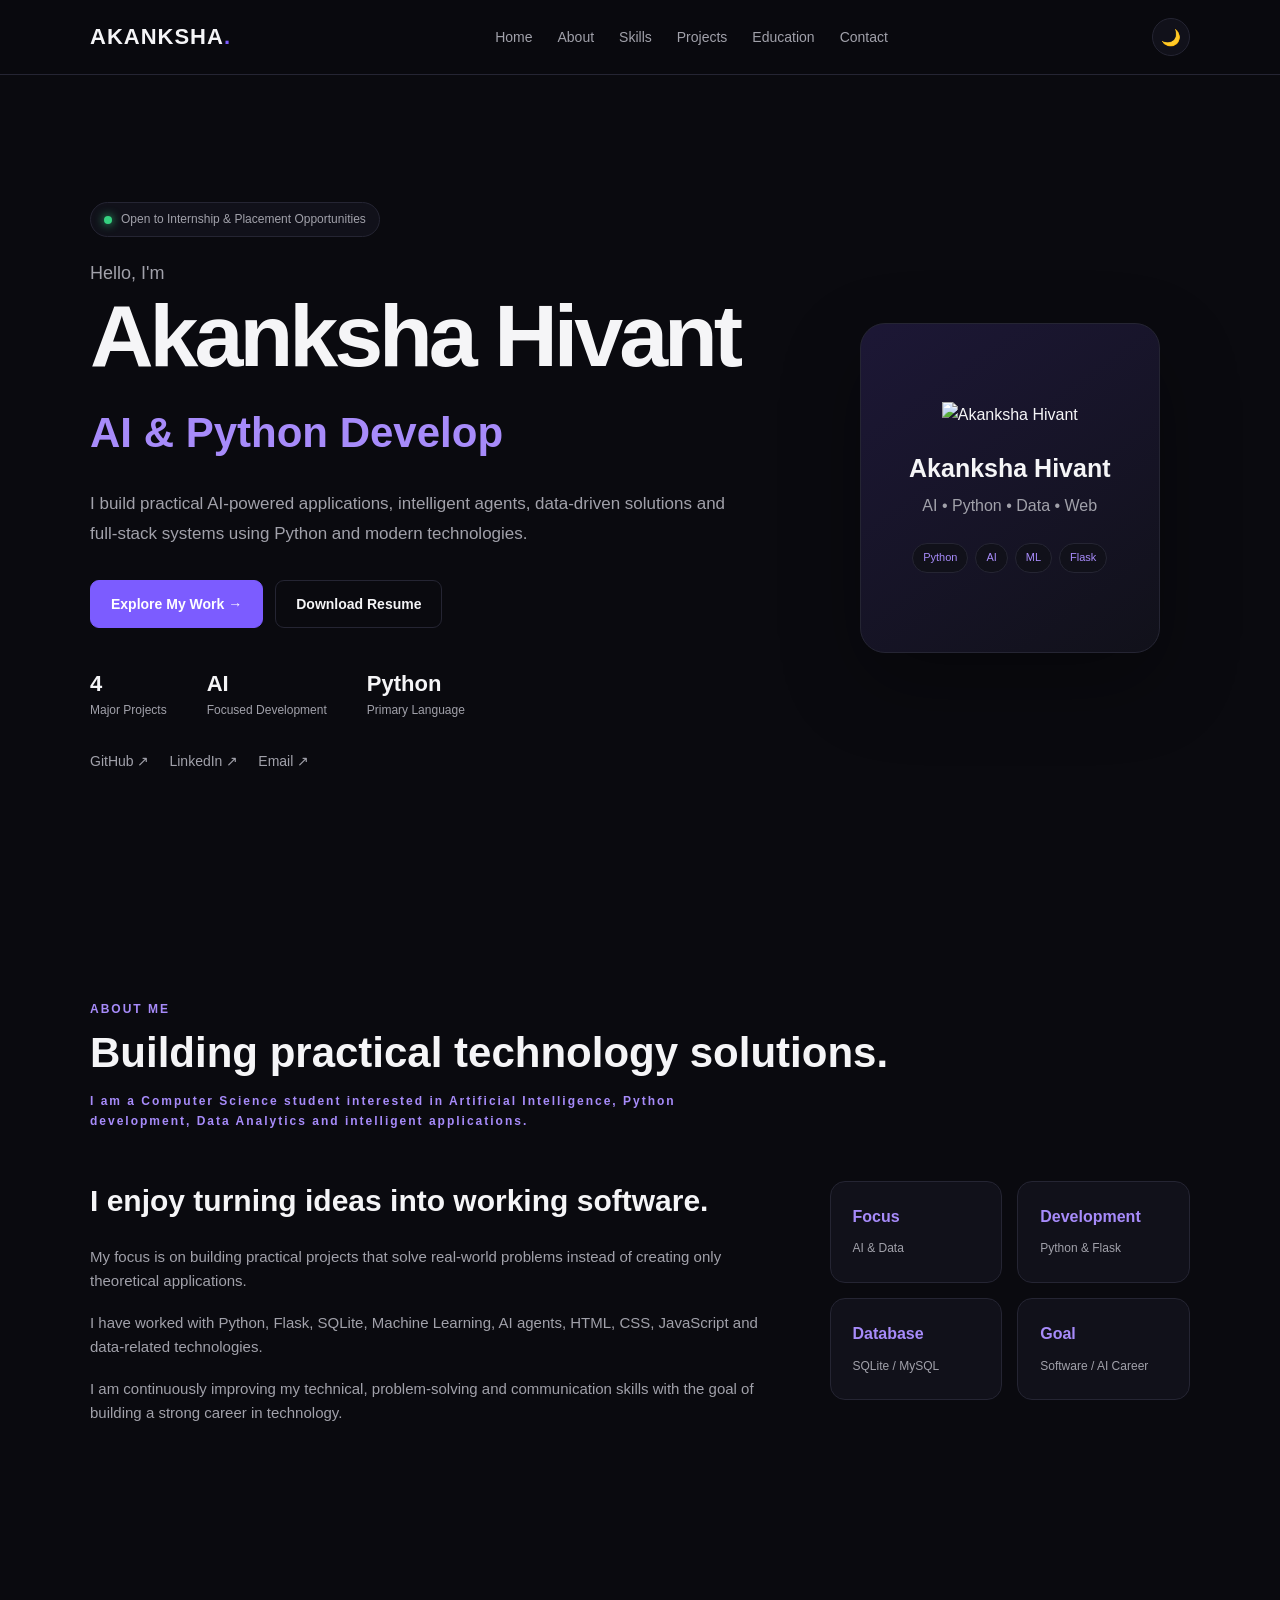
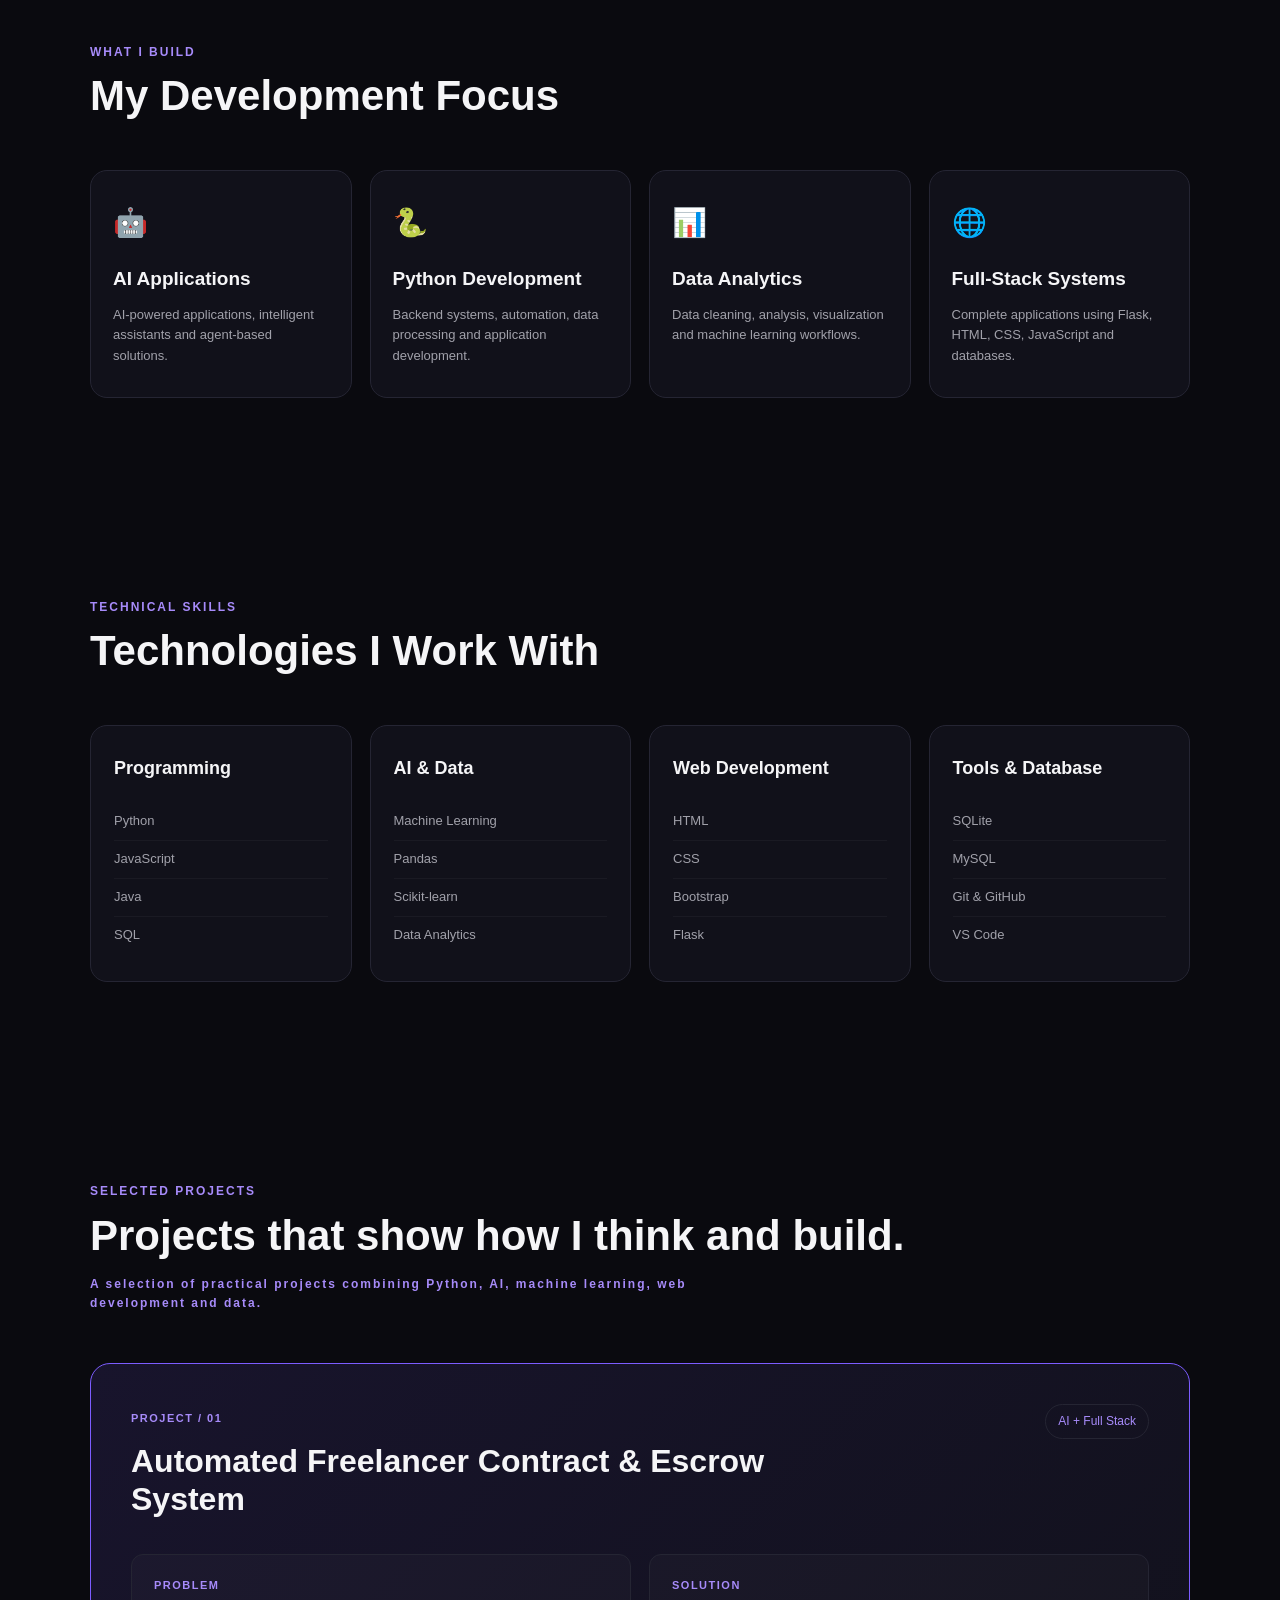
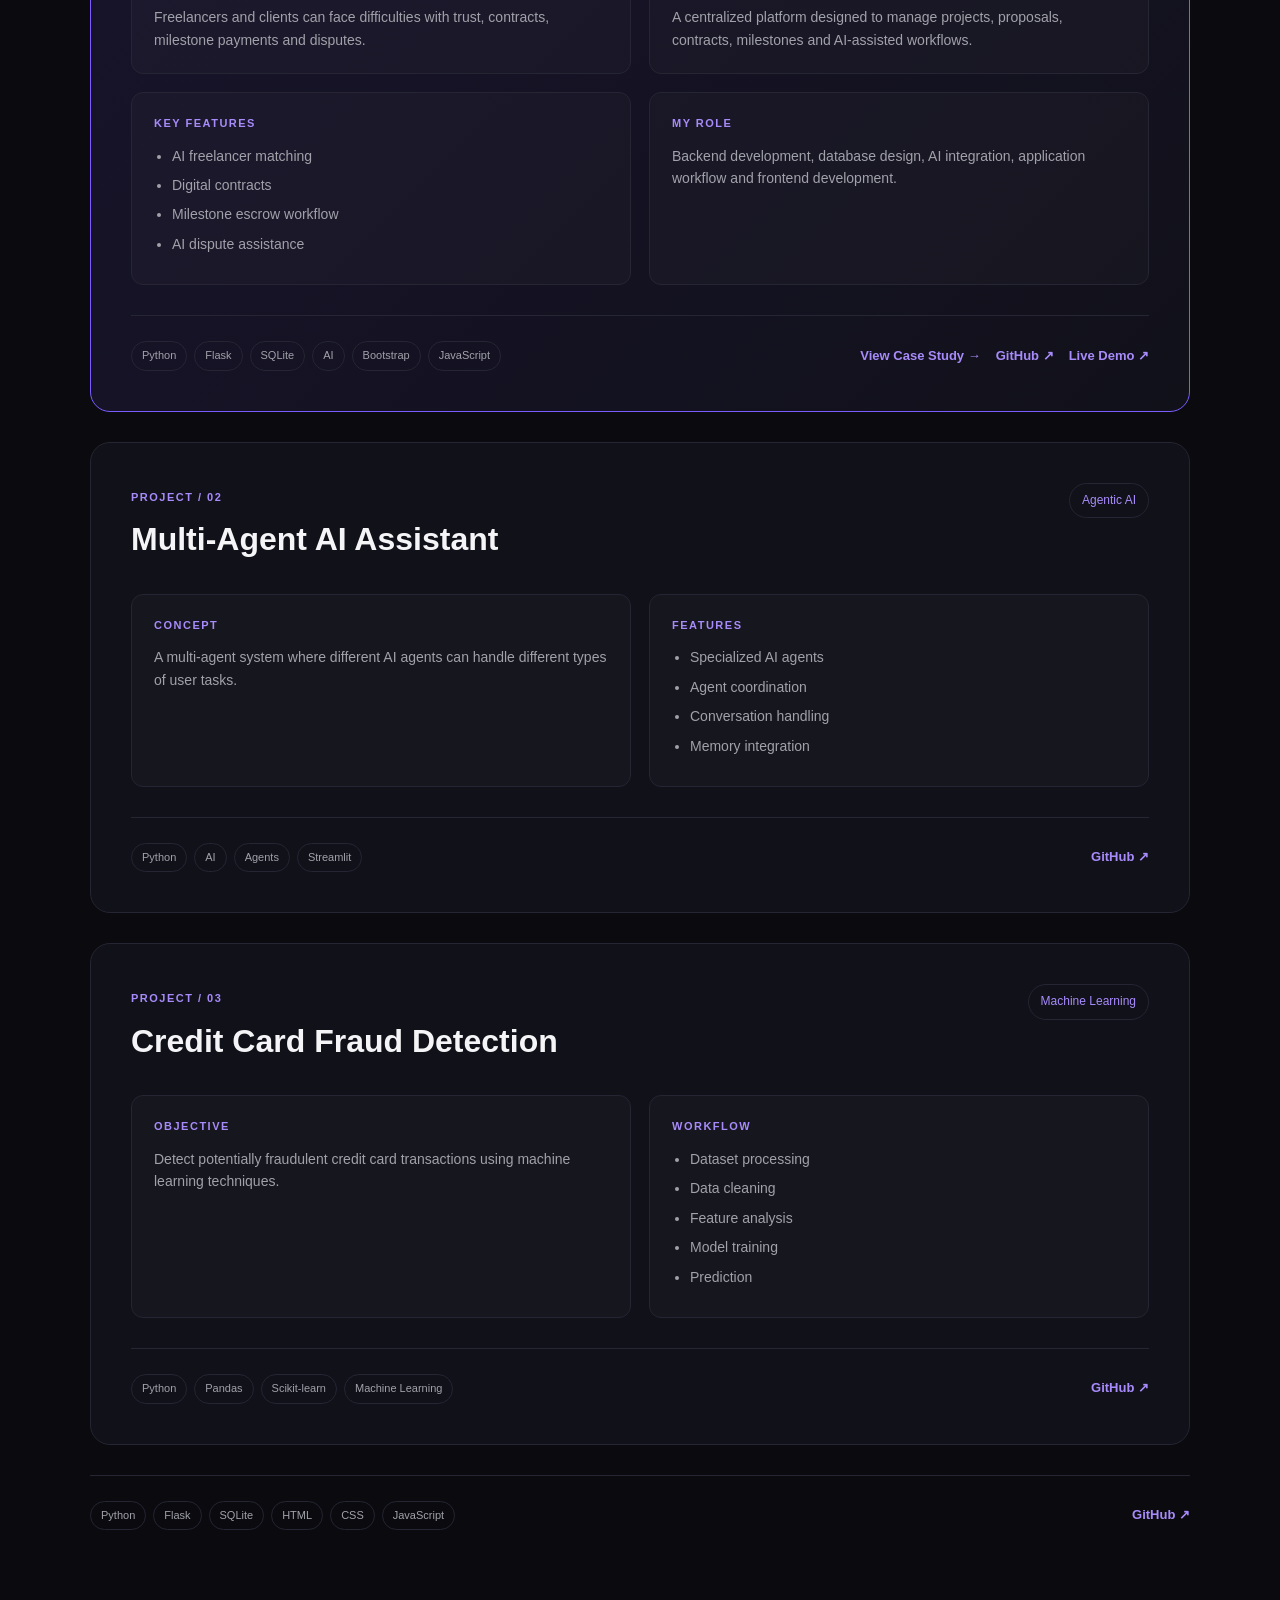
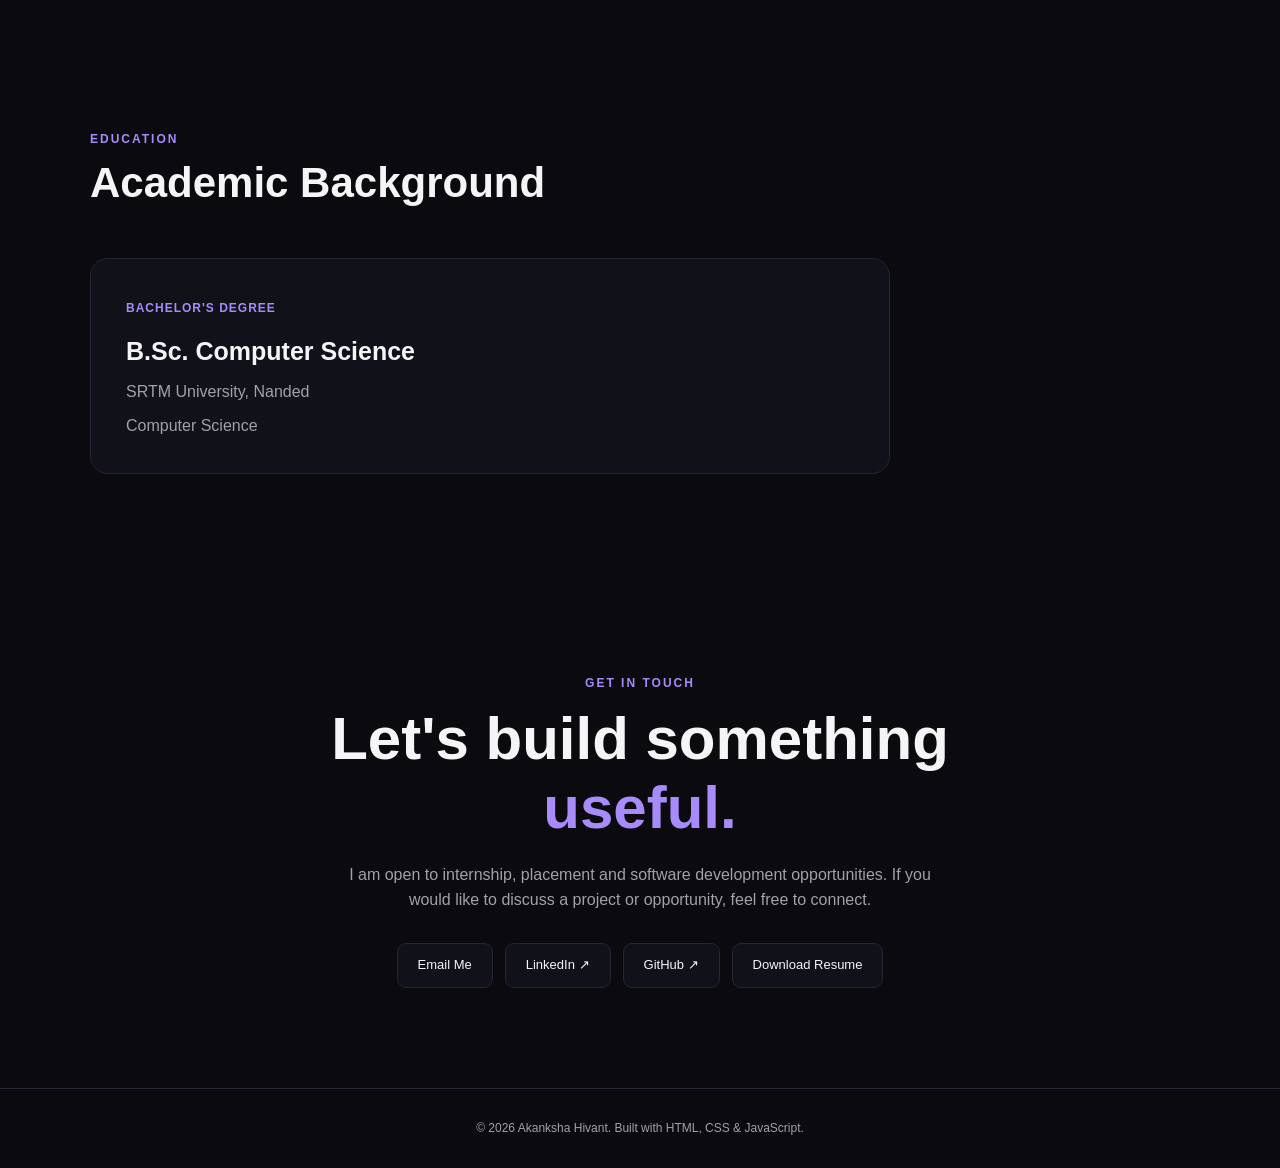
==== index.html @ 6f4fe0d7 "Initial portfolio website" ====
<!DOCTYPE html>
<html lang="en">

<head>

    <meta charset="UTF-8">

    <meta name="viewport" content="width=device-width, initial-scale=1.0">

    <meta name="description"
        content="Akanksha Hivant - AI & Python Developer Portfolio">

    <meta name="keywords"
        content="Akanksha Hivant, Python Developer, AI Developer, Data Analytics, Machine Learning">

    <meta name="author"
        content="Akanksha Hivant">

    <title>
        Akanksha Hivant | AI & Python Developer
    </title>

    <link rel="stylesheet" href="style.css">

</head>


<body>


<!-- =====================================================
     NAVBAR
===================================================== -->

<header>

    <nav class="navbar">

        <div class="logo">
            AKANKSHA<span>.</span>
        </div>


        <ul class="nav-links">

            <li>
                <a href="#home">
                    Home
                </a>
            </li>

            <li>
                <a href="#about">
                    About
                </a>
            </li>

            <li>
                <a href="#skills">
                    Skills
                </a>
            </li>

            <li>
                <a href="#projects">
                    Projects
                </a>
            </li>

            <li>
                <a href="#education">
                    Education
                </a>
            </li>

            <li>
                <a href="#contact">
                    Contact
                </a>
            </li>

        </ul>


        <button
            id="theme-btn"
            aria-label="Toggle dark and light mode">

            🌙

        </button>

    </nav>

</header>



<!-- =====================================================
     HERO
===================================================== -->

<section id="home" class="hero">


    <div class="hero-content">


        <div class="availability">

            <span class="status-dot"></span>

            Open to Internship & Placement Opportunities

        </div>


        <p class="intro">
            Hello, I'm
        </p>


        <h1>
            Akanksha Hivant
        </h1>


        <h2>
            AI & Python Developer
        </h2>


        <p class="hero-text">

            I build practical AI-powered applications,
            intelligent agents, data-driven solutions and
            full-stack systems using Python and modern
            technologies.

        </p>


        <div class="hero-buttons">


            <a
                href="#projects"
                class="btn">

                Explore My Work →

            </a>


            <a
                href="resume.pdf"
                class="btn secondary"
                download>

                Download Resume

            </a>


        </div>


        <div class="quick-info">


            <div>

                <strong>
                    4
                </strong>

                <span>
                    Major Projects
                </span>

            </div>


            <div>

                <strong>
                    AI
                </strong>

                <span>
                    Focused Development
                </span>

            </div>


            <div>

                <strong>
                    Python
                </strong>

                <span>
                    Primary Language
                </span>

            </div>


        </div>


        <!-- SOCIAL LINKS -->

        <div class="social-links">


            <a
                href="https://github.com/akankshahiwant77/Akanksha-Portfolio.git"
                target="_blank"
                rel="noopener">

                GitHub ↗

            </a>


            <a
                href="YOUR_LINKEDIN_URL"
                target="_blank"
                rel="noopener">

                LinkedIn ↗

            </a>


            <a
                href="eakanthhivant@gmail.com">

                Email ↗

            </a>


        </div>


    </div>



    <!-- HERO PROFILE -->

    <div class="hero-image">


        <div class="profile-card">


            <img
                src="profile.jpg"
                alt="Akanksha Hivant"
                class="profile-photo">


            <h3>
                Akanksha Hivant
            </h3>


            <p>
                AI • Python • Data • Web
            </p>


            <div class="mini-tech">


                <span>
                    Python
                </span>


                <span>
                    AI
                </span>


                <span>
                    ML
                </span>


                <span>
                    Flask
                </span>


            </div>


        </div>


    </div>


</section>



<!-- =====================================================
     ABOUT
===================================================== -->

<section
    id="about"
    class="section">


    <div class="section-title">

        <p>
            ABOUT ME
        </p>

        <h2>
            Building practical
            technology solutions.
        </h2>

        <p class="section-description">

            I am a Computer Science student interested in
            Artificial Intelligence, Python development,
            Data Analytics and intelligent applications.

        </p>

    </div>



    <div class="about-content">


        <div>


            <h3>
                I enjoy turning ideas into working software.
            </h3>


            <p>

                My focus is on building practical projects
                that solve real-world problems instead of
                creating only theoretical applications.

            </p>


            <p>

                I have worked with Python, Flask, SQLite,
                Machine Learning, AI agents, HTML, CSS,
                JavaScript and data-related technologies.

            </p>


            <p>

                I am continuously improving my technical,
                problem-solving and communication skills
                with the goal of building a strong career
                in technology.

            </p>


        </div>



        <div class="about-points">


            <div>

                <strong>
                    Focus
                </strong>

                <span>
                    AI & Data
                </span>

            </div>


            <div>

                <strong>
                    Development
                </strong>

                <span>
                    Python & Flask
                </span>

            </div>


            <div>

                <strong>
                    Database
                </strong>

                <span>
                    SQLite / MySQL
                </span>

            </div>


            <div>

                <strong>
                    Goal
                </strong>

                <span>
                    Software / AI Career
                </span>

            </div>


        </div>


    </div>


</section>



<!-- =====================================================
     CAPABILITIES
===================================================== -->

<section class="section">


    <div class="section-title">

        <p>
            WHAT I BUILD
        </p>

        <h2>
            My Development Focus
        </h2>

    </div>



    <div class="capability-grid">


        <div class="capability-card">

            <span>
                🤖
            </span>

            <h3>
                AI Applications
            </h3>

            <p>

                AI-powered applications,
                intelligent assistants and
                agent-based solutions.

            </p>

        </div>


        <div class="capability-card">

            <span>
                🐍
            </span>

            <h3>
                Python Development
            </h3>

            <p>

                Backend systems, automation,
                data processing and application
                development.

            </p>

        </div>


        <div class="capability-card">

            <span>
                📊
            </span>

            <h3>
                Data Analytics
            </h3>

            <p>

                Data cleaning, analysis,
                visualization and
                machine learning workflows.

            </p>

        </div>


        <div class="capability-card">

            <span>
                🌐
            </span>

            <h3>
                Full-Stack Systems
            </h3>

            <p>

                Complete applications using
                Flask, HTML, CSS, JavaScript
                and databases.

            </p>

        </div>


    </div>


</section>



<!-- =====================================================
     SKILLS
===================================================== -->

<section
    id="skills"
    class="section">


    <div class="section-title">

        <p>
            TECHNICAL SKILLS
        </p>

        <h2>
            Technologies I Work With
        </h2>

    </div>



    <div class="skills-grid">


        <div class="skill-box">

            <h3>
                Programming
            </h3>

            <p>
                Python
            </p>

            <p>
                JavaScript
            </p>

            <p>
                Java
            </p>

            <p>
                SQL
            </p>

        </div>


        <div class="skill-box">

            <h3>
                AI & Data
            </h3>

            <p>
                Machine Learning
            </p>

            <p>
                Pandas
            </p>

            <p>
                Scikit-learn
            </p>

            <p>
                Data Analytics
            </p>

        </div>


        <div class="skill-box">

            <h3>
                Web Development
            </h3>

            <p>
                HTML
            </p>

            <p>
                CSS
            </p>

            <p>
                Bootstrap
            </p>

            <p>
                Flask
            </p>

        </div>


        <div class="skill-box">

            <h3>
                Tools & Database
            </h3>

            <p>
                SQLite
            </p>

            <p>
                MySQL
            </p>

            <p>
                Git & GitHub
            </p>

            <p>
                VS Code
            </p>

        </div>


    </div>


</section>



<!-- =====================================================
     PROJECTS
===================================================== -->

<section
    id="projects"
    class="section">


    <div class="section-title">

        <p>
            SELECTED PROJECTS
        </p>

        <h2>
            Projects that show
            how I think and build.
        </h2>

        <p class="section-description">

            A selection of practical projects combining
            Python, AI, machine learning, web development
            and data.

        </p>

    </div>



    <!-- =================================================
         PROJECT 01
    ================================================= -->

    <div class="case-study featured-case">


        <div class="case-header">


            <div>

                <span class="project-number">
                    PROJECT / 01
                </span>


                <h3>
                    Automated Freelancer
                    Contract & Escrow System
                </h3>

            </div>


            <span class="project-type">
                AI + Full Stack
            </span>


        </div>



        <div class="case-grid">


            <div class="case-section">

                <span>
                    PROBLEM
                </span>

                <p>

                    Freelancers and clients can face
                    difficulties with trust, contracts,
                    milestone payments and disputes.

                </p>

            </div>


            <div class="case-section">

                <span>
                    SOLUTION
                </span>

                <p>

                    A centralized platform designed to
                    manage projects, proposals, contracts,
                    milestones and AI-assisted workflows.

                </p>

            </div>


            <div class="case-section">

                <span>
                    KEY FEATURES
                </span>

                <ul>

                    <li>
                        AI freelancer matching
                    </li>

                    <li>
                        Digital contracts
                    </li>

                    <li>
                        Milestone escrow workflow
                    </li>

                    <li>
                        AI dispute assistance
                    </li>

                </ul>

            </div>


            <div class="case-section">

                <span>
                    MY ROLE
                </span>

                <p>

                    Backend development, database design,
                    AI integration, application workflow
                    and frontend development.

                </p>

            </div>


        </div>



        <div class="project-bottom">


            <div class="tech-stack">

                <span>
                    Python
                </span>

                <span>
                    Flask
                </span>

                <span>
                    SQLite
                </span>

                <span>
                    AI
                </span>

                <span>
                    Bootstrap
                </span>

                <span>
                    JavaScript
                </span>

            </div>



            <div class="project-buttons">


                <a href="project-details.html">
                    View Case Study →
                </a>


                <a
                    href="YOUR_ESCROW_GITHUB_URL"
                    target="_blank"
                    rel="noopener">

                    GitHub ↗

                </a>


                <a
                    href="YOUR_ESCROW_DEMO_URL"
                    target="_blank"
                    rel="noopener">

                    Live Demo ↗

                </a>


            </div>


        </div>


    </div>



    <!-- =================================================
         PROJECT 02
    ================================================= -->

    <div class="case-study">


        <div class="case-header">


            <div>

                <span class="project-number">
                    PROJECT / 02
                </span>


                <h3>
                    Multi-Agent AI Assistant
                </h3>

            </div>


            <span class="project-type">
                Agentic AI
            </span>


        </div>



        <div class="case-grid">


            <div class="case-section">

                <span>
                    CONCEPT
                </span>

                <p>

                    A multi-agent system where different
                    AI agents can handle different types
                    of user tasks.

                </p>

            </div>


            <div class="case-section">

                <span>
                    FEATURES
                </span>

                <ul>

                    <li>
                        Specialized AI agents
                    </li>

                    <li>
                        Agent coordination
                    </li>

                    <li>
                        Conversation handling
                    </li>

                    <li>
                        Memory integration
                    </li>

                </ul>

            </div>


        </div>



        <div class="project-bottom">


            <div class="tech-stack">

                <span>
                    Python
                </span>

                <span>
                    AI
                </span>

                <span>
                    Agents
                </span>

                <span>
                    Streamlit
                </span>

            </div>


            <div class="project-buttons">

                <a
                    href="YOUR_AGENT_GITHUB_URL"
                    target="_blank"
                    rel="noopener">

                    GitHub ↗

                </a>

            </div>


        </div>


    </div>



    <!-- =================================================
         PROJECT 03
    ================================================= -->

    <div class="case-study">


        <div class="case-header">


            <div>

                <span class="project-number">
                    PROJECT / 03
                </span>


                <h3>
                    Credit Card Fraud Detection
                </h3>

            </div>


            <span class="project-type">
                Machine Learning
            </span>


        </div>



        <div class="case-grid">


            <div class="case-section">

                <span>
                    OBJECTIVE
                </span>

                <p>

                    Detect potentially fraudulent credit
                    card transactions using machine
                    learning techniques.

                </p>

            </div>


            <div class="case-section">

                <span>
                    WORKFLOW
                </span>

                <ul>

                    <li>
                        Dataset processing
                    </li>

                    <li>
                        Data cleaning
                    </li>

                    <li>
                        Feature analysis
                    </li>

                    <li>
                        Model training
                    </li>

                    <li>
                        Prediction

                    </li>

                </ul>

            </div>


        </div>



        <div class="project-bottom">


            <div class="tech-stack">

                <span>
                    Python
                </span>

                <span>
                    Pandas
                </span>

                <span>
                    Scikit-learn
                </span>

                <span>
                    Machine Learning
                </span>

            </div>


            <div class="project-buttons">

                <a
                    href="YOUR_FRAUD_GITHUB_URL"
                    target="_blank"
                    rel="noopener">

                    GitHub ↗

                </a>

            </div>


        </div>


    </div>



    <!-- =================================================
         PROJECT 04
    ================================================= -->

    



        <div class="project-bottom">


            <div class="tech-stack">

                <span>
                    Python
                </span>

                <span>
                    Flask
                </span>

                <span>
                    SQLite
                </span>

                <span>
                    HTML
                </span>

                <span>
                    CSS
                </span>

                <span>
                    JavaScript
                </span>

            </div>


            <div class="project-buttons">

                <a
                    href="YOUR_CAMPUS_GITHUB_URL"
                    target="_blank"
                    rel="noopener">

                    GitHub ↗

                </a>

            </div>


        </div>


    </div>


</section>



<!-- =====================================================
     EDUCATION
===================================================== -->

<section
    id="education"
    class="section">


    <div class="section-title">

        <p>
            EDUCATION
        </p>

        <h2>
            Academic Background
        </h2>

    </div>



    <div class="education-card">


        <span>
            BACHELOR'S DEGREE
        </span>


        <h3>
            B.Sc. Computer Science
        </h3>


        <p>
            SRTM University, Nanded
        </p>


        <p>
            Computer Science
        </p>


    </div>


</section>



<!-- =====================================================
     CONTACT
===================================================== -->

<section
    id="contact"
    class="section contact">


    <div class="section-title">


        <p>
            GET IN TOUCH
        </p>


        <h2>

            Let's build something
            <span>useful.</span>

        </h2>


    </div>


    <p>

        I am open to internship, placement and
        software development opportunities.

        If you would like to discuss a project
        or opportunity, feel free to connect.

    </p>



    <div class="contact-buttons">


        <a
            href="mailto:YOUR_EMAIL@gmail.com">

            Email Me

        </a>


        <a
            href="YOUR_LINKEDIN_URL"
            target="_blank"
            rel="noopener">

            LinkedIn ↗

        </a>


        <a
            href="YOUR_GITHUB_URL"
            target="_blank"
            rel="noopener">

            GitHub ↗

        </a>


        <a
            href="resume.pdf"
            download>

            Download Resume

        </a>


    </div>


</section>



<!-- =====================================================
     FOOTER
===================================================== -->

<footer>

    <p>

        © 2026 Akanksha Hivant.
        Built with HTML, CSS & JavaScript.

    </p>

</footer>



<script src="script.js"></script>


</body>

</html>
---- style.css ----
/* =========================================================
   GLOBAL VARIABLES
========================================================= */

:root {
    --bg: #0a0a0f;
    --card: #11111a;
    --card-hover: #181824;

    --text: #f5f5f7;
    --muted: #a1a1aa;

    --accent: #7c5cff;
    --accent-light: #a78bfa;

    --border: #252533;

    --max-width: 1150px;
}


/* =========================================================
   RESET
========================================================= */

* {
    margin: 0;
    padding: 0;
    box-sizing: border-box;
}


html {
    scroll-behavior: smooth;
}


body {
    font-family:
        Inter,
        Arial,
        Helvetica,
        sans-serif;

    background: var(--bg);
    color: var(--text);

    line-height: 1.6;

    overflow-x: hidden;
}


a {
    color: inherit;
    text-decoration: none;
}


ul {
    margin: 0;
}


/* =========================================================
   NAVBAR
========================================================= */

header {
    position: sticky;
    top: 0;

    z-index: 1000;

    background: rgba(10, 10, 15, 0.88);

    backdrop-filter: blur(15px);

    border-bottom: 1px solid var(--border);
}


.navbar {
    max-width: var(--max-width);

    margin: auto;

    padding: 18px 25px;

    display: flex;

    align-items: center;

    justify-content: space-between;

    gap: 30px;
}


.logo {
    font-size: 22px;

    font-weight: 800;

    letter-spacing: 1px;

    white-space: nowrap;
}


.logo span {
    color: var(--accent);
}


.nav-links {
    display: flex;

    align-items: center;

    gap: 25px;

    list-style: none;
}


.nav-links a {
    color: var(--muted);

    font-size: 14px;

    transition: 0.25s ease;
}


.nav-links a:hover {
    color: var(--text);
}


#theme-btn {
    border: 1px solid var(--border);

    background: var(--card);

    color: var(--text);

    width: 38px;
    height: 38px;

    border-radius: 50%;

    cursor: pointer;

    font-size: 16px;

    transition: 0.25s ease;
}


#theme-btn:hover {
    background: var(--card-hover);

    transform: rotate(15deg);
}


/* =========================================================
   COMMON SECTION
========================================================= */

.section {
    max-width: var(--max-width);

    margin: auto;

    padding: 100px 25px;
}


.section-title {
    margin-bottom: 50px;
}


.section-title p {
    color: var(--accent-light);

    font-size: 12px;

    font-weight: 700;

    letter-spacing: 2px;

    margin-bottom: 10px;
}


.section-title h2 {
    font-size: 42px;

    line-height: 1.15;
}


.section-description {
    max-width: 650px;

    color: var(--muted);

    margin-top: 15px;
}


/* =========================================================
   HERO
========================================================= */

.hero {
    max-width: var(--max-width);

    min-height: calc(100vh - 75px);

    margin: auto;

    padding: 90px 25px;

    display: grid;

    grid-template-columns: 1.3fr 0.7fr;

    align-items: center;

    gap: 70px;
}


.hero-content {
    max-width: 750px;
}


.availability {
    display: inline-flex;

    align-items: center;

    gap: 9px;

    padding: 7px 13px;

    margin-bottom: 22px;

    border: 1px solid var(--border);

    border-radius: 30px;

    background: var(--card);

    color: var(--muted);

    font-size: 12px;
}


.status-dot {
    width: 8px;
    height: 8px;

    background: #35d07f;

    border-radius: 50%;

    box-shadow: 0 0 10px #35d07f;
}


.intro {
    color: var(--muted);

    font-size: 18px;

    margin-bottom: 5px;
}


.hero h1 {
    font-size: clamp(50px, 8vw, 88px);

    line-height: 0.98;

    letter-spacing: -4px;

    margin-bottom: 20px;
}


.hero h2 {
    font-size: clamp(25px, 4vw, 42px);

    color: var(--accent-light);

    margin-bottom: 22px;
}


.hero-text {
    max-width: 650px;

    color: var(--muted);

    font-size: 17px;

    line-height: 1.8;
}


.hero-buttons {
    display: flex;

    gap: 12px;

    flex-wrap: wrap;

    margin-top: 30px;
}


.btn {
    display: inline-flex;

    align-items: center;

    justify-content: center;

    padding: 12px 20px;

    border-radius: 9px;

    background: var(--accent);

    color: white;

    font-size: 14px;

    font-weight: 600;

    border: 1px solid var(--accent);

    transition: 0.25s ease;
}


.btn:hover {
    transform: translateY(-2px);

    opacity: 0.9;
}


.btn.secondary {
    background: transparent;

    color: var(--text);

    border-color: var(--border);
}


.btn.secondary:hover {
    background: var(--card);
}


.quick-info {
    display: flex;

    gap: 40px;

    margin-top: 38px;
}


.quick-info div {
    display: flex;

    flex-direction: column;
}


.quick-info strong {
    font-size: 22px;
}


.quick-info span {
    color: var(--muted);

    font-size: 12px;
}


.social-links {
    display: flex;

    gap: 20px;

    margin-top: 30px;
}


.social-links a {
    color: var(--muted);

    font-size: 14px;

    transition: 0.25s ease;
}


.social-links a:hover {
    color: var(--accent-light);
}


/* =========================================================
   HERO CARD
========================================================= */

.hero-image {
    display: flex;

    justify-content: center;

    align-items: center;
}


.profile-card {
    width: 300px;

    min-height: 330px;

    padding: 40px 30px;

    display: flex;

    flex-direction: column;

    align-items: center;

    justify-content: center;

    text-align: center;

    background:
        linear-gradient(
            145deg,
            rgba(124, 92, 255, 0.16),
            var(--card)
        );

    border: 1px solid var(--border);

    border-radius: 25px;

    box-shadow:
        0 30px 80px rgba(0, 0, 0, 0.3);

    transition: 0.3s ease;
}


.profile-card:hover {
    transform: translateY(-8px);

    border-color: var(--accent);
}


.code-icon {
    font-size: 70px;

    font-weight: 800;

    color: var(--accent);
}


.profile-card h3 {
    margin-top: 20px;

    font-size: 25px;
}


.profile-card p {
    color: var(--muted);

    margin-top: 5px;
}


.mini-tech {
    display: flex;

    justify-content: center;

    flex-wrap: wrap;

    gap: 7px;

    margin-top: 25px;
}


.mini-tech span {
    padding: 5px 10px;

    border: 1px solid var(--border);

    border-radius: 20px;

    color: var(--accent-light);

    background: var(--card);

    font-size: 11px;
}


/* =========================================================
   ABOUT
========================================================= */

.about-content {
    display: grid;

    grid-template-columns: 1.3fr 0.7fr;

    gap: 70px;

    align-items: start;
}


.about-content h3 {
    font-size: 30px;

    line-height: 1.3;

    margin-bottom: 25px;
}


.about-content p {
    color: var(--muted);

    margin-bottom: 18px;

    font-size: 15px;
}


.about-points {
    display: grid;

    grid-template-columns: 1fr 1fr;

    gap: 15px;
}


.about-points div {
    padding: 22px;

    background: var(--card);

    border: 1px solid var(--border);

    border-radius: 15px;
}


.about-points strong {
    display: block;

    color: var(--accent-light);

    margin-bottom: 5px;
}


.about-points span {
    color: var(--muted);

    font-size: 12px;
}


/* =========================================================
   CAPABILITIES
========================================================= */

.capability-grid {
    display: grid;

    grid-template-columns: repeat(4, 1fr);

    gap: 18px;
}


.capability-card {
    padding: 30px 22px;

    background: var(--card);

    border: 1px solid var(--border);

    border-radius: 17px;

    transition: 0.3s ease;
}


.capability-card:hover {
    background: var(--card-hover);

    transform: translateY(-5px);

    border-color: var(--accent);
}


.capability-card > span {
    font-size: 28px;
}


.capability-card h3 {
    margin-top: 18px;

    font-size: 19px;
}


.capability-card p {
    color: var(--muted);

    font-size: 13px;

    margin-top: 10px;
}


/* =========================================================
   SKILLS
========================================================= */

.skills-grid {
    display: grid;

    grid-template-columns: repeat(4, 1fr);

    gap: 18px;
}


.skill-box {
    padding: 28px 23px;

    background: var(--card);

    border: 1px solid var(--border);

    border-radius: 17px;

    transition: 0.3s ease;
}


.skill-box:hover {
    transform: translateY(-5px);

    border-color: var(--accent);
}


.skill-box h3 {
    margin-bottom: 20px;

    font-size: 18px;
}


.skill-box p {
    color: var(--muted);

    font-size: 13px;

    padding: 8px 0;

    border-bottom: 1px solid rgba(255, 255, 255, 0.04);
}


.skill-box p:last-child {
    border-bottom: none;
}


/* =========================================================
   PROJECTS
========================================================= */

.case-study {
    padding: 40px;

    margin-bottom: 30px;

    background: var(--card);

    border: 1px solid var(--border);

    border-radius: 20px;

    transition: 0.3s ease;
}


.case-study:hover {
    transform: translateY(-5px);

    border-color: var(--accent);
}


.featured-case {
    border-color: var(--accent);

    background:
        linear-gradient(
            135deg,
            rgba(124, 92, 255, 0.12),
            var(--card)
        );
}


.case-header {
    display: flex;

    justify-content: space-between;

    align-items: flex-start;

    gap: 30px;

    margin-bottom: 35px;
}


.project-number {
    color: var(--accent-light);

    font-size: 11px;

    font-weight: 700;

    letter-spacing: 1.5px;
}


.case-header h3 {
    font-size: 32px;

    line-height: 1.2;

    margin-top: 12px;

    max-width: 750px;
}


.project-type {
    padding: 7px 12px;

    border: 1px solid var(--border);

    border-radius: 20px;

    color: var(--accent-light);

    font-size: 12px;

    white-space: nowrap;
}


.case-grid {
    display: grid;

    grid-template-columns: 1fr 1fr;

    gap: 18px;
}


.case-section {
    padding: 22px;

    background: rgba(255, 255, 255, 0.02);

    border: 1px solid var(--border);

    border-radius: 12px;
}


.case-section > span {
    display: block;

    margin-bottom: 12px;

    color: var(--accent-light);

    font-size: 11px;

    font-weight: 700;

    letter-spacing: 1.5px;
}


.case-section p {
    color: var(--muted);

    font-size: 14px;
}


.case-section ul {
    padding-left: 18px;
}


.case-section li {
    color: var(--muted);

    margin-bottom: 7px;

    font-size: 14px;
}


.project-bottom {
    display: flex;

    justify-content: space-between;

    align-items: center;

    gap: 20px;

    margin-top: 30px;

    padding-top: 25px;

    border-top: 1px solid var(--border);
}


.tech-stack {
    display: flex;

    flex-wrap: wrap;

    gap: 7px;
}


.tech-stack span {
    padding: 5px 10px;

    border-radius: 20px;

    border: 1px solid var(--border);

    color: var(--muted);

    font-size: 11px;
}


.project-buttons {
    display: flex;

    gap: 15px;
}


.project-buttons a {
    color: var(--accent-light);

    font-size: 13px;

    font-weight: 600;

    transition: 0.25s ease;
}


.project-buttons a:hover {
    color: var(--text);
}


/* =========================================================
   EDUCATION
========================================================= */

.education-card {
    padding: 35px;

    background: var(--card);

    border: 1px solid var(--border);

    border-radius: 18px;

    max-width: 800px;
}


.education-card > span {
    color: var(--accent-light);

    font-size: 12px;

    font-weight: 700;

    letter-spacing: 1px;
}


.education-card h3 {
    margin-top: 12px;

    font-size: 25px;
}


.education-card p {
    color: var(--muted);

    margin-top: 8px;
}


/* =========================================================
   CONTACT
========================================================= */

.contact {
    text-align: center;

    max-width: 850px;
}


.contact .section-title {
    margin-bottom: 20px;
}


.contact .section-title h2 {
    font-size: clamp(35px, 6vw, 60px);
}


.contact .section-title h2 span {
    color: var(--accent-light);
}


.contact > p {
    color: var(--muted);

    max-width: 600px;

    margin: auto;
}


.contact-buttons {
    display: flex;

    justify-content: center;

    flex-wrap: wrap;

    gap: 12px;

    margin-top: 30px;
}


.contact-buttons a {
    padding: 11px 20px;

    border: 1px solid var(--border);

    border-radius: 9px;

    color: var(--text);

    background: var(--card);

    font-size: 13px;

    transition: 0.25s ease;
}


.contact-buttons a:hover {
    border-color: var(--accent);

    color: var(--accent-light);

    transform: translateY(-2px);
}


/* =========================================================
   FOOTER
========================================================= */

footer {
    padding: 30px 20px;

    text-align: center;

    border-top: 1px solid var(--border);

    color: var(--muted);

    font-size: 12px;
}


/* =========================================================
   SCROLL REVEAL
========================================================= */

.hidden {
    opacity: 0;

    transform: translateY(35px);

    transition:
        opacity 0.7s ease,
        transform 0.7s ease;
}


.show {
    opacity: 1;

    transform: translateY(0);
}


/* =========================================================
   RESPONSIVE - TABLET
========================================================= */

@media (max-width: 900px) {

    .nav-links {
        gap: 15px;
    }


    .hero {
        grid-template-columns: 1fr;

        text-align: center;

        padding-top: 70px;

        gap: 50px;
    }


    .hero-content {
        margin: auto;
    }


    .hero-text {
        margin: auto;
    }


    .hero-buttons,
    .social-links {
        justify-content: center;
    }


    .quick-info {
        justify-content: center;
    }


    .about-content {
        grid-template-columns: 1fr;

        gap: 35px;
    }


    .capability-grid {
        grid-template-columns: 1fr 1fr;
    }


    .skills-grid {
        grid-template-columns: 1fr 1fr;
    }

}


/* =========================================================
   RESPONSIVE - MOBILE
========================================================= */

@media (max-width: 650px) {

    .navbar {
        padding: 15px 18px;
    }


    .nav-links {
        display: none;
    }


    .hero {
        padding: 65px 20px;

        min-height: auto;
    }


    .hero h1 {
        font-size: 52px;

        letter-spacing: -2px;
    }


    .hero h2 {
        font-size: 27px;
    }


    .hero-text {
        font-size: 14px;
    }


    .quick-info {
        gap: 20px;
    }


    .quick-info strong {
        font-size: 18px;
    }


    .profile-card {
        width: 260px;

        min-height: 290px;
    }


    .section {
        padding: 75px 20px;
    }


    .section-title h2 {
        font-size: 34px;
    }


    .about-points {
        grid-template-columns: 1fr;
    }


    .capability-grid {
        grid-template-columns: 1fr;
    }


    .skills-grid {
        grid-template-columns: 1fr;
    }


    .case-study {
        padding: 24px;
    }


    .case-header {
        flex-direction: column;

        gap: 15px;
    }


    .case-header h3 {
        font-size: 25px;
    }


    .case-grid {
        grid-template-columns: 1fr;
    }


    .project-bottom {
        flex-direction: column;

        align-items: flex-start;
    }


    .project-buttons {
        flex-wrap: wrap;
    }


    .education-card {
        padding: 25px;
    }


    .education-card h3 {
        font-size: 21px;
    }

}


/* =========================================================
   VERY SMALL MOBILE
========================================================= */

@media (max-width: 400px) {

    .hero h1 {
        font-size: 43px;
    }


    .hero h2 {
        font-size: 23px;
    }


    .hero-buttons {
        flex-direction: column;
    }


    .hero-buttons .btn {
        width: 100%;
    }


    .quick-info {
        gap: 14px;
    }


    .quick-info span {
        font-size: 10px;
    }

}

/* =========================================================
   MOBILE RESPONSIVE - PLACEMENT PORTFOLIO
========================================================= */

@media (max-width: 900px) {

    /* NAVBAR */

    .navbar {
        padding: 18px 25px;
    }

    .nav-links {
        gap: 15px;
    }

    .nav-links a {
        font-size: 13px;
    }


    /* HERO */

    .hero {
        grid-template-columns: 1fr;
        text-align: center;
        padding: 80px 25px;
    }

    .hero-content {
        align-items: center;
    }

    .hero-text {
        max-width: 650px;
    }

    .hero-buttons {
        justify-content: center;
    }

    .quick-info {
        justify-content: center;
    }

    .social-links {
        justify-content: center;
    }

    .hero-image {
        margin-top: 30px;
    }


    /* ABOUT */

    .about-content {
        grid-template-columns: 1fr;
        gap: 35px;
    }


    /* CAPABILITIES */

    .capability-grid {
        grid-template-columns: 1fr 1fr;
    }


    /* SKILLS */

    .skills-grid {
        grid-template-columns: 1fr 1fr;
    }


    /* PROJECT */

    .case-grid {
        grid-template-columns: 1fr 1fr;
    }

}


@media (max-width: 650px) {

    /* =====================================================
       NAVBAR
    ===================================================== */

    .navbar {
        padding: 16px 18px;
    }

    .logo {
        font-size: 18px;
    }

    .nav-links {
        display: none;
    }

    #theme-btn {
        margin-left: auto;
    }


    /* =====================================================
       HERO
    ===================================================== */

    .hero {
        padding: 70px 18px 50px;
    }

    .availability {
        font-size: 11px;
        padding: 8px 12px;
    }

    .intro {
        margin-top: 25px;
    }

    .hero h1 {
        font-size: 48px;
        line-height: 1.05;
        letter-spacing: -2px;
    }

    .hero h2 {
        font-size: 22px;
    }

    .hero-text {
        font-size: 14px;
        line-height: 1.7;
    }


    /* HERO BUTTONS */

    .hero-buttons {
        flex-direction: column;
        width: 100%;
    }

    .hero-buttons .btn {
        width: 100%;
        text-align: center;
    }


    /* QUICK INFO */

    .quick-info {
        width: 100%;
        gap: 8px;
    }

    .quick-info div {
        padding: 12px 8px;
    }

    .quick-info strong {
        font-size: 18px;
    }

    .quick-info span {
        font-size: 10px;
    }


    /* SOCIAL */

    .social-links {
        flex-wrap: wrap;
    }


    /* PROFILE */

    .profile-card {
        padding: 25px;
    }

    .profile-photo {
        width: 130px;
        height: 130px;
    }


    /* =====================================================
       SECTION
    ===================================================== */

    .section {
        padding: 70px 18px;
    }

    .section-title h2 {
        font-size: 34px;
        line-height: 1.15;
    }

    .section-description {
        font-size: 14px;
    }


    /* =====================================================
       ABOUT
    ===================================================== */

    .about-content {
        grid-template-columns: 1fr;
    }

    .about-points {
        grid-template-columns: 1fr 1fr;
    }


    /* =====================================================
       CAPABILITIES
    ===================================================== */

    .capability-grid {
        grid-template-columns: 1fr;
    }


    /* =====================================================
       SKILLS
    ===================================================== */

    .skills-grid {
        grid-template-columns: 1fr;
    }


    /* =====================================================
       PROJECTS
    ===================================================== */

    .case-study {
        padding: 22px;
    }

    .case-header {
        flex-direction: column;
        gap: 15px;
    }

    .case-header h3 {
        font-size: 25px;
    }

    .case-grid {
        grid-template-columns: 1fr;
    }

    .project-bottom {
        flex-direction: column;
        align-items: flex-start;
    }

    .project-buttons {
        flex-wrap: wrap;
    }

    .tech-stack {
        flex-wrap: wrap;
    }


    /* =====================================================
       EDUCATION
    ===================================================== */

    .education-card {
        padding: 25px;
    }


    /* =====================================================
       CONTACT
    ===================================================== */

    .contact {
        text-align: center;
    }

    .contact-buttons {
        flex-direction: column;
    }

    .contact-buttons a {
        width: 100%;
    }


    /* =====================================================
       FOOTER
    ===================================================== */

    footer {
        padding: 25px 18px;
    }

    footer p {
        font-size: 12px;
    }

}


/* =========================================================
   VERY SMALL MOBILE
========================================================= */

@media (max-width: 400px) {

    .hero h1 {
        font-size: 40px;
    }

    .hero h2 {
        font-size: 19px;
    }

    .about-points {
        grid-template-columns: 1fr;
    }

    .quick-info {
        flex-direction: column;
    }

    .quick-info div {
        width: 100%;
    }

}
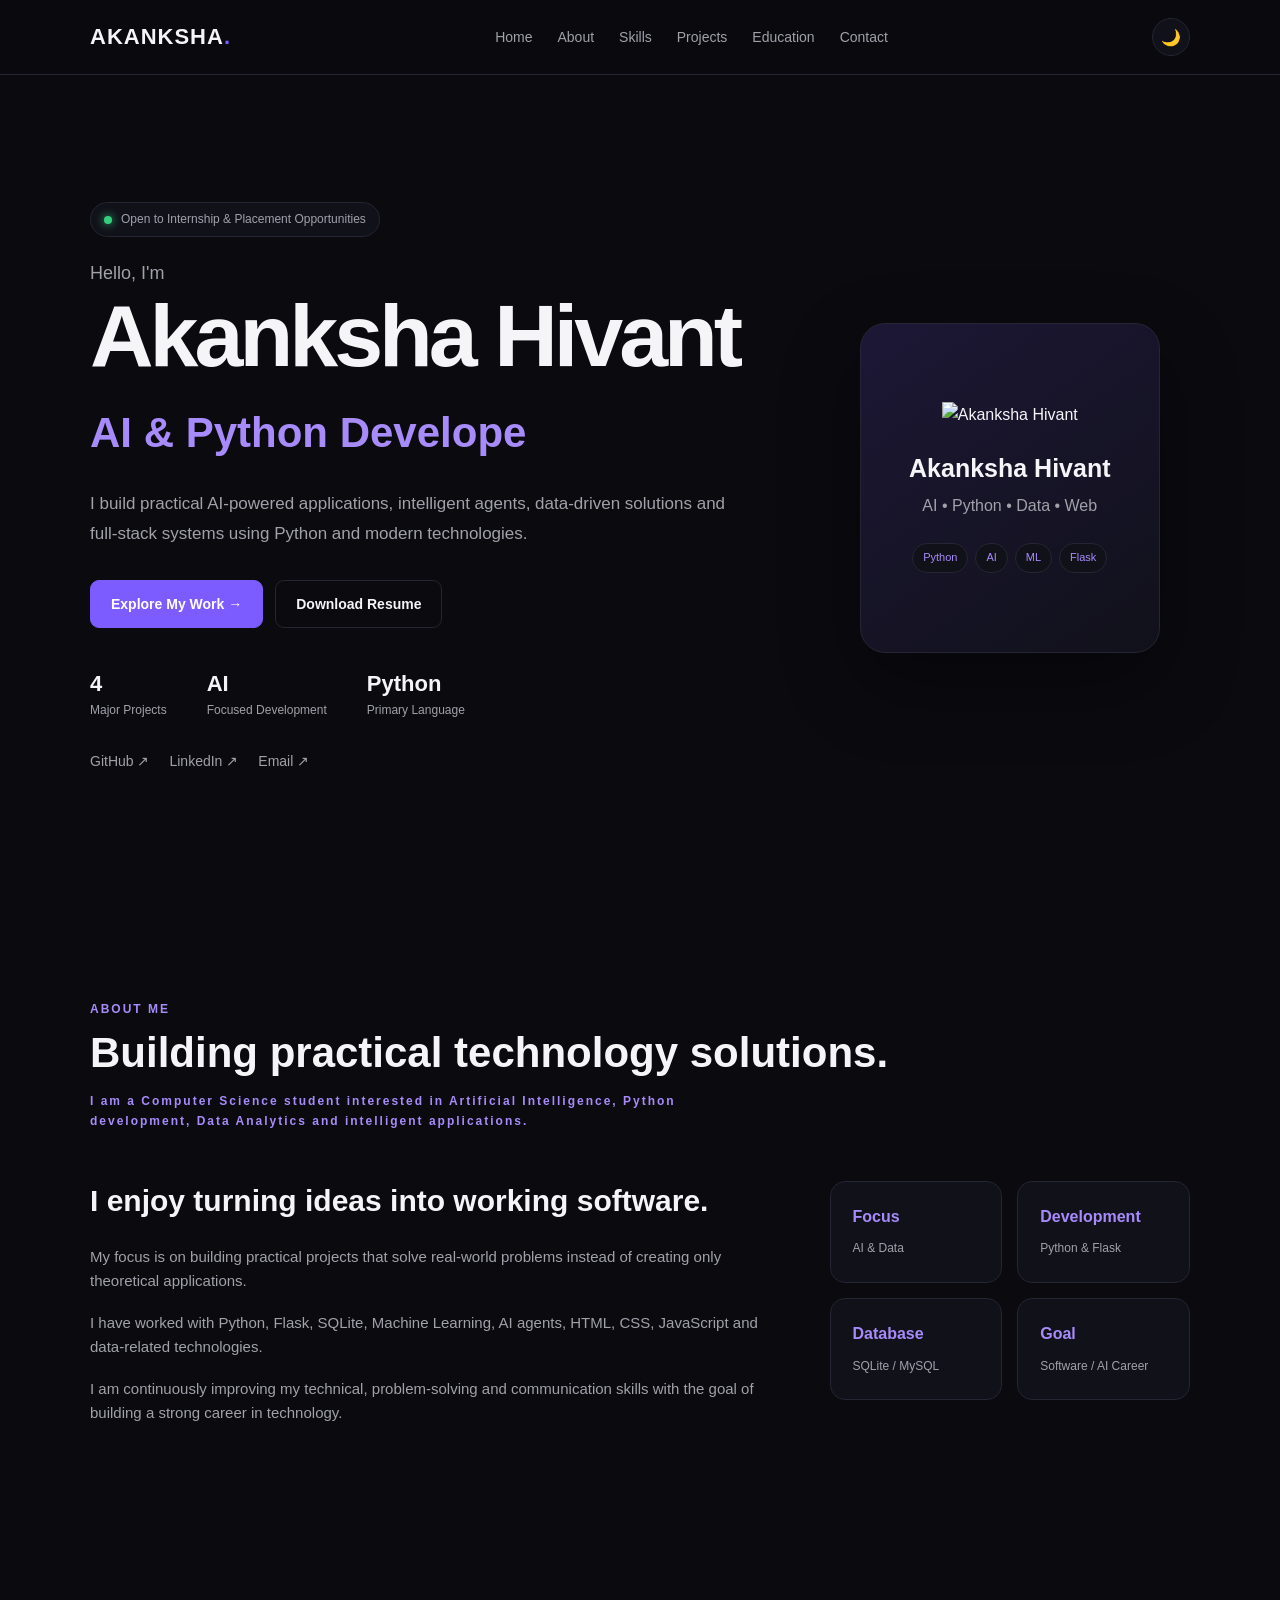
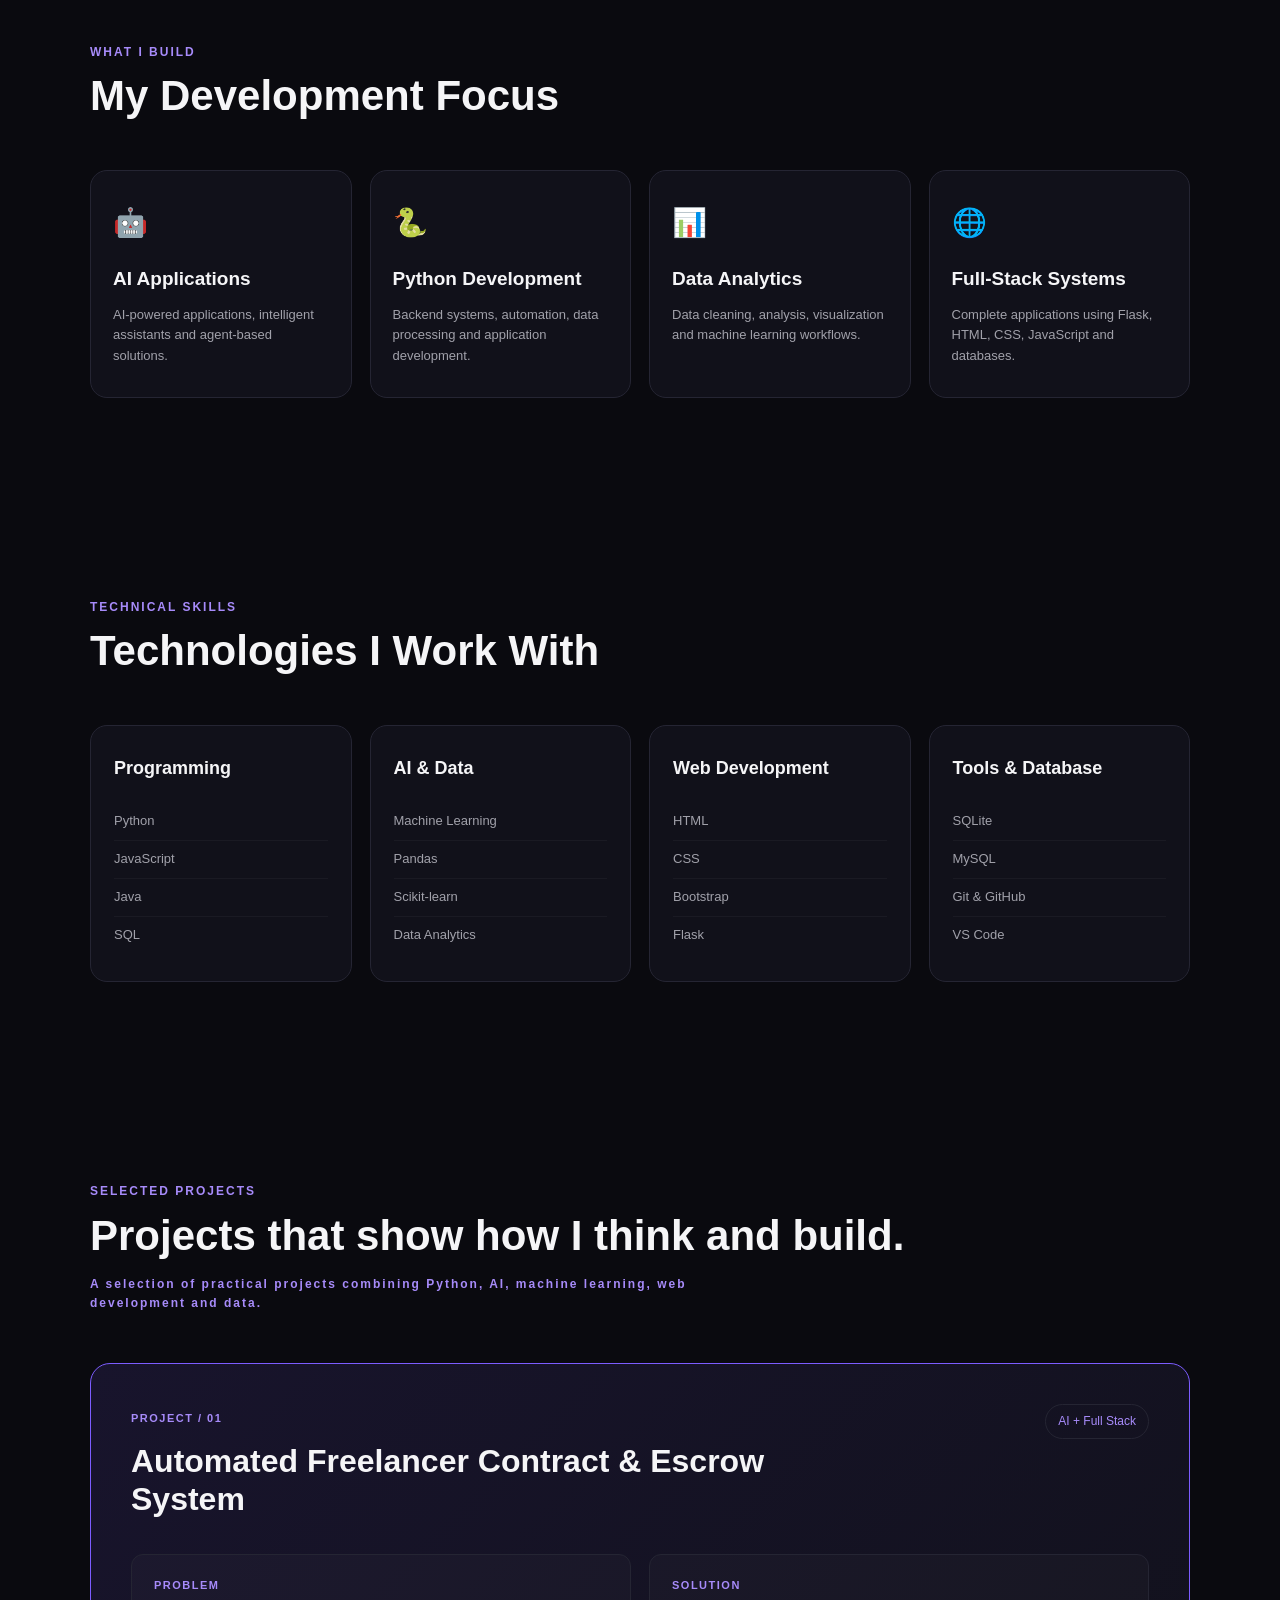
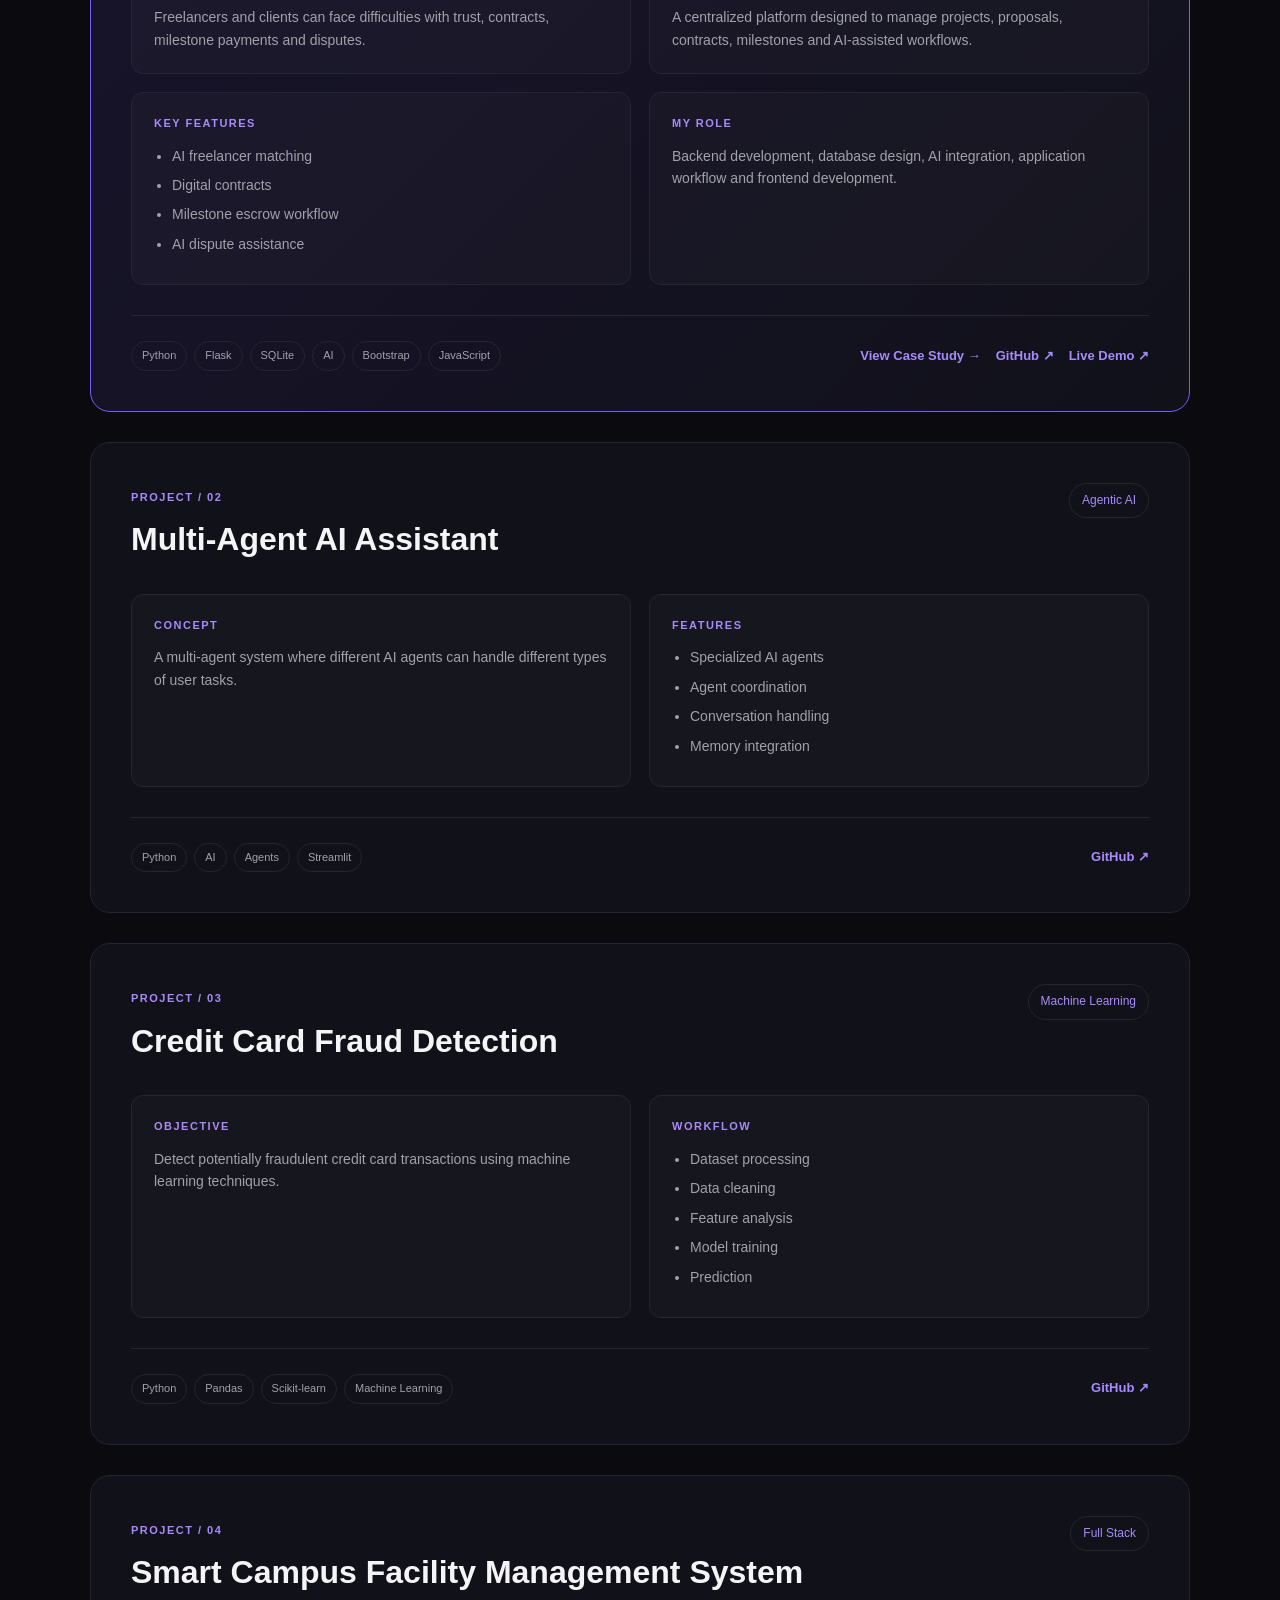
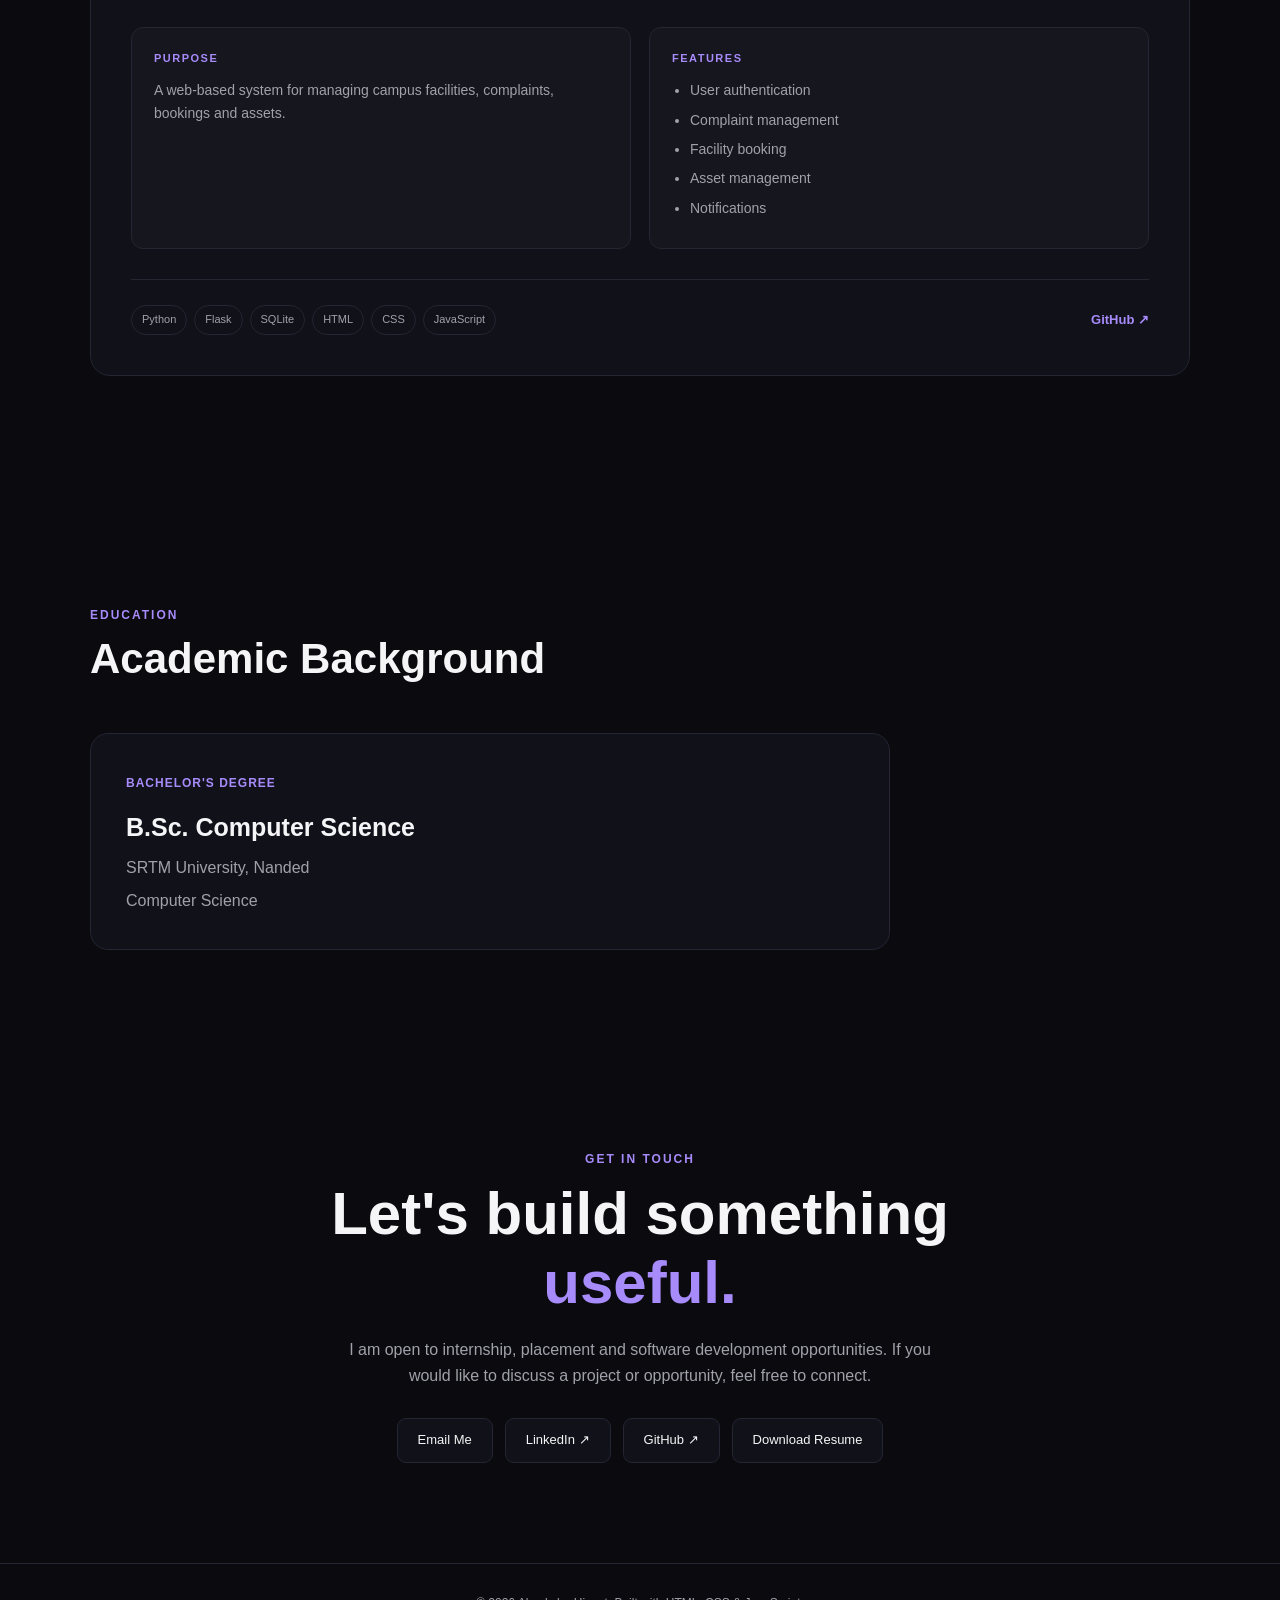
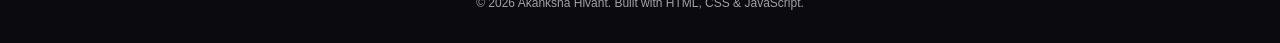
==== commit 76f16fb8: "Update portfolio links" ====
--- a/index.html
+++ b/index.html
@@ -1,4 +1,3 @@
-
 <!DOCTYPE html>
 <html lang="en">
 
@@ -45,39 +44,27 @@
         <ul class="nav-links">
 
             <li>
-                <a href="#home">
-                    Home
-                </a>
+                <a href="#home">Home</a>
             </li>
 
             <li>
-                <a href="#about">
-                    About
-                </a>
+                <a href="#about">About</a>
             </li>
 
             <li>
-                <a href="#skills">
-                    Skills
-                </a>
+                <a href="#skills">Skills</a>
             </li>
 
             <li>
-                <a href="#projects">
-                    Projects
-                </a>
+                <a href="#projects">Projects</a>
             </li>
 
             <li>
-                <a href="#education">
-                    Education
-                </a>
+                <a href="#education">Education</a>
             </li>
 
             <li>
-                <a href="#contact">
-                    Contact
-                </a>
+                <a href="#contact">Contact</a>
             </li>
 
         </ul>
@@ -171,9 +158,7 @@
 
             <div>
 
-                <strong>
-                    4
-                </strong>
+                <strong>4</strong>
 
                 <span>
                     Major Projects
@@ -184,9 +169,7 @@
 
             <div>
 
-                <strong>
-                    AI
-                </strong>
+                <strong>AI</strong>
 
                 <span>
                     Focused Development
@@ -197,9 +180,7 @@
 
             <div>
 
-                <strong>
-                    Python
-                </strong>
+                <strong>Python</strong>
 
                 <span>
                     Primary Language
@@ -211,33 +192,41 @@
         </div>
 
 
-        <!-- SOCIAL LINKS -->
+        <!-- =================================================
+             SOCIAL LINKS
+        ================================================= -->
 
         <div class="social-links">
 
 
+            <!-- GITHUB -->
+
             <a
-                href="https://github.com/akankshahiwant77/Akanksha-Portfolio.git"
+                href="https://github.com/akankshahiwant77"
                 target="_blank"
-                rel="noopener">
+                rel="noopener noreferrer">
 
                 GitHub ↗
 
             </a>
 
 
+            <!-- LINKEDIN -->
+
             <a
-                href="YOUR_LINKEDIN_URL"
+                href="https://www.linkedin.com/in/akanksha-hiwant-061462421/"
                 target="_blank"
-                rel="noopener">
+                rel="noopener noreferrer">
 
                 LinkedIn ↗
 
             </a>
 
 
+            <!-- EMAIL -->
+
             <a
-                href="eakanthhivant@gmail.com">
+                href="mailto:eaknathhivant@gmail.com">
 
                 Email ↗
 
@@ -251,7 +240,9 @@
 
 
 
-    <!-- HERO PROFILE -->
+    <!-- =================================================
+         HERO PROFILE
+    ================================================= -->
 
     <div class="hero-image">
 
@@ -315,9 +306,7 @@
      ABOUT
 ===================================================== -->
 
-<section
-    id="about"
-    class="section">
+<section id="about" class="section">
 
 
     <div class="section-title">
@@ -348,7 +337,6 @@
 
         <div>
 
-
             <h3>
                 I enjoy turning ideas into working software.
             </h3>
@@ -381,7 +369,6 @@
 
             </p>
 
-
         </div>
 
 
@@ -452,7 +439,7 @@
 
 
 <!-- =====================================================
-     CAPABILITIES
+     WHAT I BUILD
 ===================================================== -->
 
 <section class="section">
@@ -477,9 +464,7 @@
 
         <div class="capability-card">
 
-            <span>
-                🤖
-            </span>
+            <span>🤖</span>
 
             <h3>
                 AI Applications
@@ -498,9 +483,7 @@
 
         <div class="capability-card">
 
-            <span>
-                🐍
-            </span>
+            <span>🐍</span>
 
             <h3>
                 Python Development
@@ -519,9 +502,7 @@
 
         <div class="capability-card">
 
-            <span>
-                📊
-            </span>
+            <span>📊</span>
 
             <h3>
                 Data Analytics
@@ -540,9 +521,7 @@
 
         <div class="capability-card">
 
-            <span>
-                🌐
-            </span>
+            <span>🌐</span>
 
             <h3>
                 Full-Stack Systems
@@ -570,9 +549,7 @@
      SKILLS
 ===================================================== -->
 
-<section
-    id="skills"
-    class="section">
+<section id="skills" class="section">
 
 
     <div class="section-title">
@@ -598,21 +575,10 @@
                 Programming
             </h3>
 
-            <p>
-                Python
-            </p>
-
-            <p>
-                JavaScript
-            </p>
-
-            <p>
-                Java
-            </p>
-
-            <p>
-                SQL
-            </p>
+            <p>Python</p>
+            <p>JavaScript</p>
+            <p>Java</p>
+            <p>SQL</p>
 
         </div>
 
@@ -623,21 +589,10 @@
                 AI & Data
             </h3>
 
-            <p>
-                Machine Learning
-            </p>
-
-            <p>
-                Pandas
-            </p>
-
-            <p>
-                Scikit-learn
-            </p>
-
-            <p>
-                Data Analytics
-            </p>
+            <p>Machine Learning</p>
+            <p>Pandas</p>
+            <p>Scikit-learn</p>
+            <p>Data Analytics</p>
 
         </div>
 
@@ -648,21 +603,10 @@
                 Web Development
             </h3>
 
-            <p>
-                HTML
-            </p>
-
-            <p>
-                CSS
-            </p>
-
-            <p>
-                Bootstrap
-            </p>
-
-            <p>
-                Flask
-            </p>
+            <p>HTML</p>
+            <p>CSS</p>
+            <p>Bootstrap</p>
+            <p>Flask</p>
 
         </div>
 
@@ -673,21 +617,10 @@
                 Tools & Database
             </h3>
 
-            <p>
-                SQLite
-            </p>
-
-            <p>
-                MySQL
-            </p>
-
-            <p>
-                Git & GitHub
-            </p>
-
-            <p>
-                VS Code
-            </p>
+            <p>SQLite</p>
+            <p>MySQL</p>
+            <p>Git & GitHub</p>
+            <p>VS Code</p>
 
         </div>
 
@@ -703,9 +636,7 @@
      PROJECTS
 ===================================================== -->
 
-<section
-    id="projects"
-    class="section">
+<section id="projects" class="section">
 
 
     <div class="section-title">
@@ -740,13 +671,11 @@
 
         <div class="case-header">
 
-
             <div>
 
                 <span class="project-number">
                     PROJECT / 01
                 </span>
-
 
                 <h3>
                     Automated Freelancer
@@ -760,7 +689,6 @@
                 AI + Full Stack
             </span>
 
-
         </div>
 
 
@@ -810,21 +738,10 @@
 
                 <ul>
 
-                    <li>
-                        AI freelancer matching
-                    </li>
-
-                    <li>
-                        Digital contracts
-                    </li>
-
-                    <li>
-                        Milestone escrow workflow
-                    </li>
-
-                    <li>
-                        AI dispute assistance
-                    </li>
+                    <li>AI freelancer matching</li>
+                    <li>Digital contracts</li>
+                    <li>Milestone escrow workflow</li>
+                    <li>AI dispute assistance</li>
 
                 </ul>
 
@@ -857,29 +774,12 @@
 
             <div class="tech-stack">
 
-                <span>
-                    Python
-                </span>
-
-                <span>
-                    Flask
-                </span>
-
-                <span>
-                    SQLite
-                </span>
-
-                <span>
-                    AI
-                </span>
-
-                <span>
-                    Bootstrap
-                </span>
-
-                <span>
-                    JavaScript
-                </span>
+                <span>Python</span>
+                <span>Flask</span>
+                <span>SQLite</span>
+                <span>AI</span>
+                <span>Bootstrap</span>
+                <span>JavaScript</span>
 
             </div>
 
@@ -894,9 +794,9 @@
 
 
                 <a
-                    href="YOUR_ESCROW_GITHUB_URL"
+                    href="https://github.com/akankshahiwant77"
                     target="_blank"
-                    rel="noopener">
+                    rel="noopener noreferrer">
 
                     GitHub ↗
 
@@ -904,9 +804,9 @@
 
 
                 <a
-                    href="YOUR_ESCROW_DEMO_URL"
+                    href="#"
                     target="_blank"
-                    rel="noopener">
+                    rel="noopener noreferrer">
 
                     Live Demo ↗
 
@@ -932,13 +832,11 @@
 
         <div class="case-header">
 
-
             <div>
 
                 <span class="project-number">
                     PROJECT / 02
                 </span>
-
 
                 <h3>
                     Multi-Agent AI Assistant
@@ -951,7 +849,6 @@
                 Agentic AI
             </span>
 
-
         </div>
 
 
@@ -984,21 +881,10 @@
 
                 <ul>
 
-                    <li>
-                        Specialized AI agents
-                    </li>
-
-                    <li>
-                        Agent coordination
-                    </li>
-
-                    <li>
-                        Conversation handling
-                    </li>
-
-                    <li>
-                        Memory integration
-                    </li>
+                    <li>Specialized AI agents</li>
+                    <li>Agent coordination</li>
+                    <li>Conversation handling</li>
+                    <li>Memory integration</li>
 
                 </ul>
 
@@ -1014,21 +900,10 @@
 
             <div class="tech-stack">
 
-                <span>
-                    Python
-                </span>
-
-                <span>
-                    AI
-                </span>
-
-                <span>
-                    Agents
-                </span>
-
-                <span>
-                    Streamlit
-                </span>
+                <span>Python</span>
+                <span>AI</span>
+                <span>Agents</span>
+                <span>Streamlit</span>
 
             </div>
 
@@ -1036,9 +911,9 @@
             <div class="project-buttons">
 
                 <a
-                    href="YOUR_AGENT_GITHUB_URL"
+                    href="https://github.com/akankshahiwant77"
                     target="_blank"
-                    rel="noopener">
+                    rel="noopener noreferrer">
 
                     GitHub ↗
 
@@ -1063,13 +938,11 @@
 
         <div class="case-header">
 
-
             <div>
 
                 <span class="project-number">
                     PROJECT / 03
                 </span>
-
 
                 <h3>
                     Credit Card Fraud Detection
@@ -1082,7 +955,6 @@
                 Machine Learning
             </span>
 
-
         </div>
 
 
@@ -1115,26 +987,11 @@
 
                 <ul>
 
-                    <li>
-                        Dataset processing
-                    </li>
-
-                    <li>
-                        Data cleaning
-                    </li>
-
-                    <li>
-                        Feature analysis
-                    </li>
-
-                    <li>
-                        Model training
-                    </li>
-
-                    <li>
-                        Prediction
-
-                    </li>
+                    <li>Dataset processing</li>
+                    <li>Data cleaning</li>
+                    <li>Feature analysis</li>
+                    <li>Model training</li>
+                    <li>Prediction</li>
 
                 </ul>
 
@@ -1150,21 +1007,10 @@
 
             <div class="tech-stack">
 
-                <span>
-                    Python
-                </span>
-
-                <span>
-                    Pandas
-                </span>
-
-                <span>
-                    Scikit-learn
-                </span>
-
-                <span>
-                    Machine Learning
-                </span>
+                <span>Python</span>
+                <span>Pandas</span>
+                <span>Scikit-learn</span>
+                <span>Machine Learning</span>
 
             </div>
 
@@ -1172,9 +1018,9 @@
             <div class="project-buttons">
 
                 <a
-                    href="YOUR_FRAUD_GITHUB_URL"
+                    href="https://github.com/akankshahiwant77"
                     target="_blank"
-                    rel="noopener">
+                    rel="noopener noreferrer">
 
                     GitHub ↗
 
@@ -1194,7 +1040,73 @@
          PROJECT 04
     ================================================= -->
 
-    
+    <div class="case-study">
+
+
+        <div class="case-header">
+
+            <div>
+
+                <span class="project-number">
+                    PROJECT / 04
+                </span>
+
+                <h3>
+                    Smart Campus Facility
+                    Management System
+                </h3>
+
+            </div>
+
+
+            <span class="project-type">
+                Full Stack
+            </span>
+
+        </div>
+
+
+
+        <div class="case-grid">
+
+
+            <div class="case-section">
+
+                <span>
+                    PURPOSE
+                </span>
+
+                <p>
+
+                    A web-based system for managing campus
+                    facilities, complaints, bookings and
+                    assets.
+
+                </p>
+
+            </div>
+
+
+            <div class="case-section">
+
+                <span>
+                    FEATURES
+                </span>
+
+                <ul>
+
+                    <li>User authentication</li>
+                    <li>Complaint management</li>
+                    <li>Facility booking</li>
+                    <li>Asset management</li>
+                    <li>Notifications</li>
+
+                </ul>
+
+            </div>
+
+
+        </div>
 
 
 
@@ -1203,29 +1115,12 @@
 
             <div class="tech-stack">
 
-                <span>
-                    Python
-                </span>
-
-                <span>
-                    Flask
-                </span>
-
-                <span>
-                    SQLite
-                </span>
-
-                <span>
-                    HTML
-                </span>
-
-                <span>
-                    CSS
-                </span>
-
-                <span>
-                    JavaScript
-                </span>
+                <span>Python</span>
+                <span>Flask</span>
+                <span>SQLite</span>
+                <span>HTML</span>
+                <span>CSS</span>
+                <span>JavaScript</span>
 
             </div>
 
@@ -1233,9 +1128,9 @@
             <div class="project-buttons">
 
                 <a
-                    href="YOUR_CAMPUS_GITHUB_URL"
+                    href="https://github.com/akankshahiwant77"
                     target="_blank"
-                    rel="noopener">
+                    rel="noopener noreferrer">
 
                     GitHub ↗
 
@@ -1258,9 +1153,7 @@
      EDUCATION
 ===================================================== -->
 
-<section
-    id="education"
-    class="section">
+<section id="education" class="section">
 
 
     <div class="section-title">
@@ -1279,7 +1172,6 @@
 
     <div class="education-card">
 
-
         <span>
             BACHELOR'S DEGREE
         </span>
@@ -1299,7 +1191,6 @@
             Computer Science
         </p>
 
-
     </div>
 
 
@@ -1311,13 +1202,10 @@
      CONTACT
 ===================================================== -->
 
-<section
-    id="contact"
-    class="section contact">
+<section id="contact" class="section contact">
 
 
     <div class="section-title">
-
 
         <p>
             GET IN TOUCH
@@ -1331,7 +1219,6 @@
 
         </h2>
 
-
     </div>
 
 
@@ -1350,33 +1237,41 @@
     <div class="contact-buttons">
 
 
+        <!-- EMAIL -->
+
         <a
-            href="mailto:YOUR_EMAIL@gmail.com">
+            href="mailto:eaknathhivant@gmail.com">
 
             Email Me
 
         </a>
 
 
+        <!-- LINKEDIN -->
+
         <a
-            href="YOUR_LINKEDIN_URL"
+            href="https://www.linkedin.com/in/akanksha-hiwant-061462421/"
             target="_blank"
-            rel="noopener">
+            rel="noopener noreferrer">
 
             LinkedIn ↗
 
         </a>
 
 
+        <!-- GITHUB -->
+
         <a
-            href="YOUR_GITHUB_URL"
+            href="https://github.com/akankshahiwant77"
             target="_blank"
-            rel="noopener">
+            rel="noopener noreferrer">
 
             GitHub ↗
 
         </a>
 
+
+        <!-- RESUME -->
 
         <a
             href="resume.pdf"
@@ -1416,5 +1311,4 @@
 
 </body>
 
-</html>
-
+</html>
